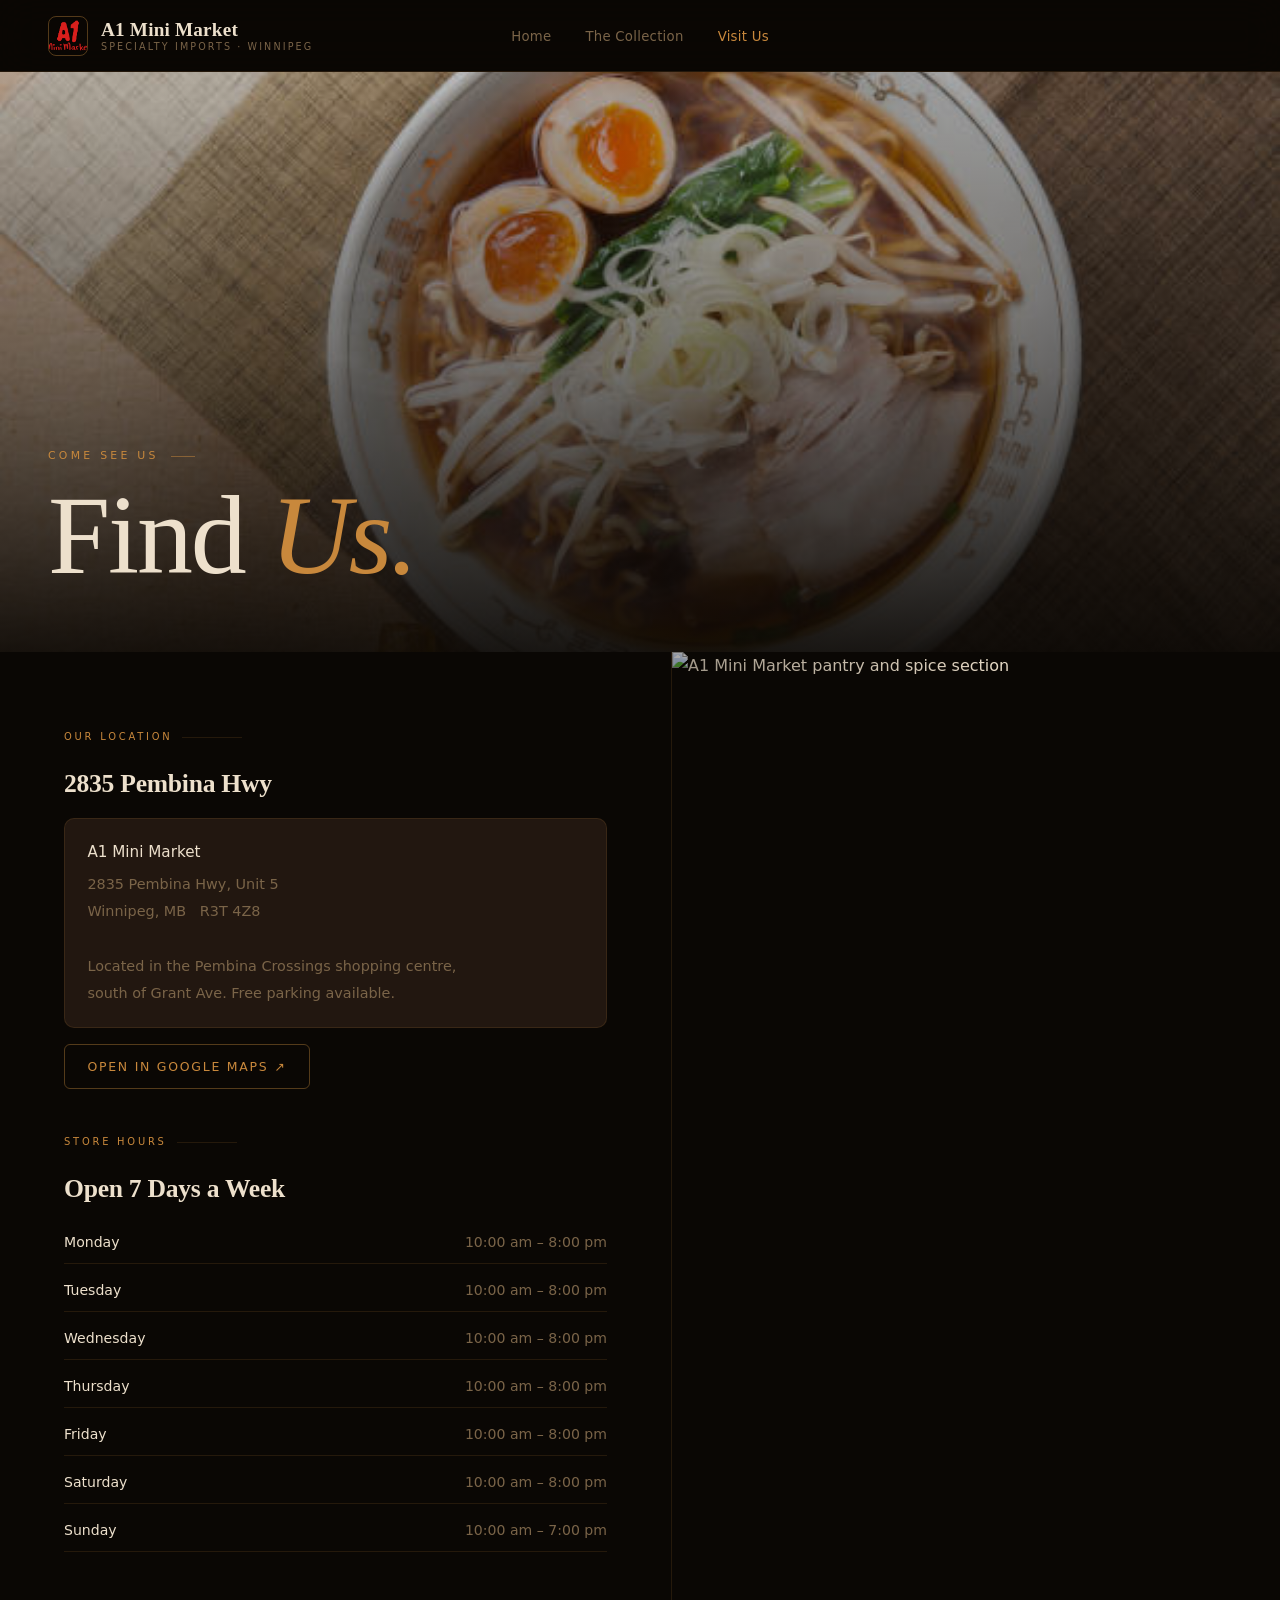
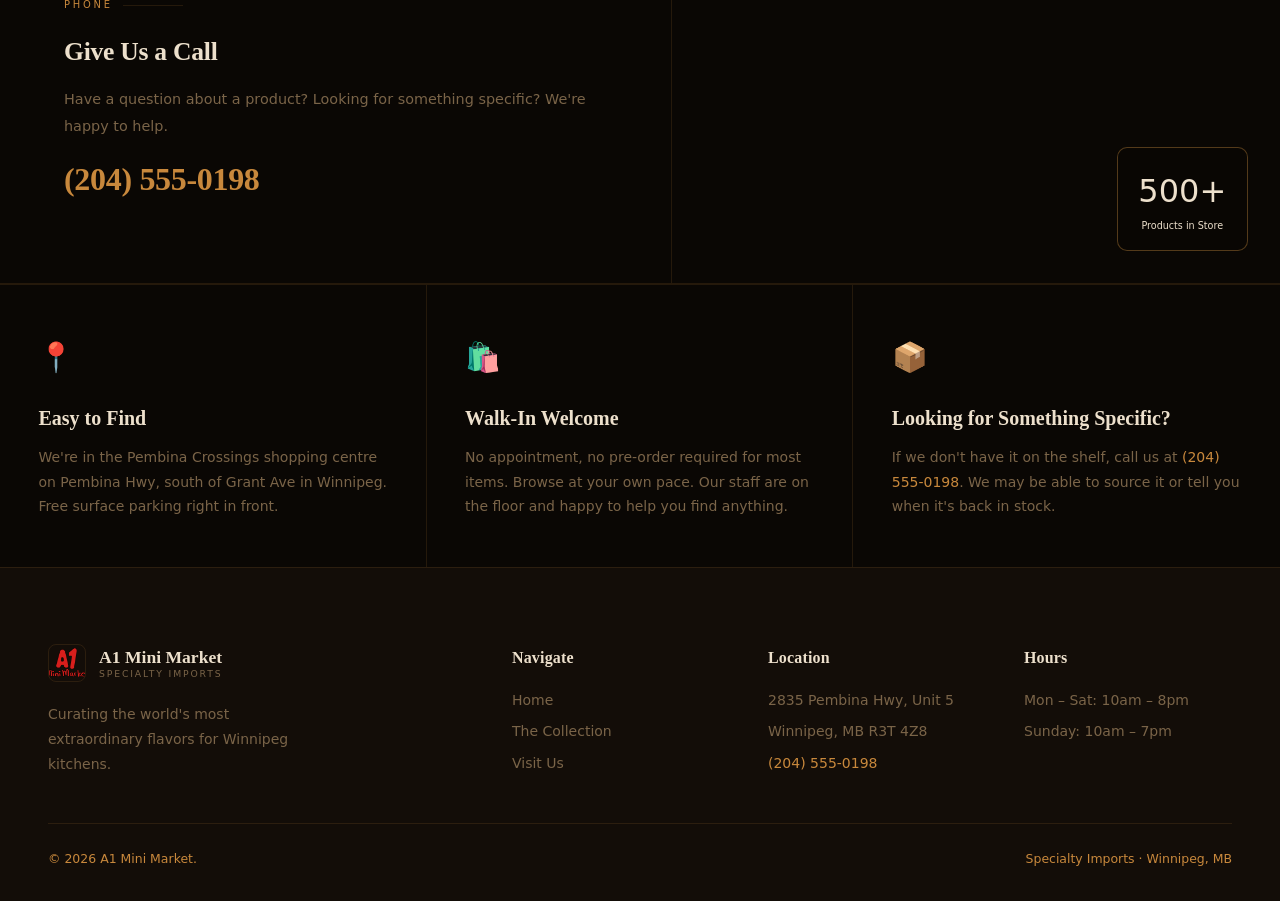
==== contact.html @ 6cb5fd75 "feat: add contact page with location, hours, and phone information" ====
<!doctype html>
<html lang="en">
  <head>
    <meta charset="UTF-8" />
    <meta name="viewport" content="width=device-width, initial-scale=1.0" />
    <title>A1 Mini Market | Visit Us — Winnipeg</title>
    <meta
      name="description"
      content="Find A1 Mini Market at 2835 Pembina Hwy, Unit 5, Winnipeg MB. Open Mon–Sat 10am–8pm and Sunday 10am–7pm. Call (204) 555-0198." />
    <link rel="stylesheet" href="styles/main.css" />
    <style>
      /* Page-specific */
      .visit-hero {
        position: relative;
        overflow: hidden;
        height: clamp(380px, 50vw, 580px);
        margin-top: var(--nav-h);
      }
      .visit-hero img {
        width: 100%;
        height: 100%;
        object-fit: cover;
        object-position: center 45%;
        animation: hero-zoom 14s ease-out forwards;
      }
      .visit-hero-overlay {
        position: absolute;
        inset: 0;
        background: linear-gradient(
          to bottom,
          rgba(10, 7, 4, 0.25) 0%,
          rgba(10, 7, 4, 0.55) 50%,
          rgba(10, 7, 4, 0.93) 100%
        );
        display: flex;
        align-items: flex-end;
        padding: 0 clamp(1.25rem, 4vw, 3rem) clamp(3rem, 5vw, 5rem);
      }
      .visit-hero-text {
        max-width: 1280px;
        width: 100%;
        margin: 0 auto;
        animation: fade-up 0.9s var(--ease) 0.2s both;
      }
      .visit-hero-text .eyebrow {
        margin-bottom: 1rem;
      }
      .visit-hero-text h1 {
        font-family: var(--ff-d);
        font-size: clamp(3rem, 9vw, 7rem);
        font-weight: 300;
        line-height: 0.95;
        letter-spacing: -0.02em;
        color: var(--text);
      }
      .visit-hero-text h1 em {
        font-style: italic;
        color: var(--gold);
      }

      /* Main content layout */
      .visit-body {
        display: grid;
        grid-template-columns: 1.05fr 0.95fr;
        gap: 0;
        border-bottom: 1px solid var(--border);
      }
      .visit-info {
        padding: clamp(3rem, 6vw, 5rem) clamp(2rem, 5vw, 4.5rem);
        border-right: 1px solid var(--border);
      }
      .visit-photo {
        position: relative;
        overflow: hidden;
        min-height: 500px;
      }
      .visit-photo img {
        position: absolute;
        inset: 0;
        width: 100%;
        height: 100%;
        object-fit: cover;
        transition: transform 0.8s var(--ease);
      }
      .visit-photo:hover img {
        transform: scale(1.04);
      }
      .visit-photo-overlay {
        position: absolute;
        inset: 0;
        background: linear-gradient(
          to right,
          rgba(10, 7, 4, 0.35) 0%,
          transparent 60%
        );
      }
      .visit-photo-badge {
        position: absolute;
        bottom: 2rem;
        right: 2rem;
        background: rgba(10, 7, 4, 0.82);
        backdrop-filter: blur(12px);
        border: 1px solid var(--border-h);
        border-radius: 10px;
        padding: 1rem 1.3rem;
        text-align: center;
      }
      .visit-photo-badge .stat-number {
        font-size: 2rem;
      }
      .visit-photo-badge .stat-label {
        font-size: 0.6rem;
      }

      /* Info sections */
      .info-section {
        margin-bottom: 2.8rem;
      }
      .info-section:last-child {
        margin-bottom: 0;
      }
      .info-section-label {
        font-size: 0.62rem;
        letter-spacing: 0.28em;
        text-transform: uppercase;
        color: var(--gold);
        font-weight: 500;
        margin-bottom: 1rem;
        display: flex;
        align-items: center;
        gap: 10px;
      }
      .info-section-label::after {
        content: "";
        display: block;
        flex: 1;
        height: 1px;
        background: var(--border);
        max-width: 60px;
      }
      .info-section h2 {
        font-family: var(--ff-d);
        font-size: 1.6rem;
        font-weight: 600;
        color: var(--text);
        margin-bottom: 0.8rem;
        letter-spacing: -0.01em;
      }
      .info-section p {
        font-size: 0.9rem;
        color: var(--text-dim);
        line-height: 1.85;
      }
      .info-section a {
        color: var(--gold);
        transition: opacity 0.2s;
      }
      .info-section a:hover {
        opacity: 0.75;
      }
      .info-section strong {
        color: var(--text);
        font-weight: 500;
      }

      .address-block {
        background: var(--surface);
        border: 1px solid var(--border);
        border-radius: 10px;
        padding: 1.2rem 1.4rem;
        font-size: 0.9rem;
        color: var(--text-dim);
        line-height: 1.9;
        margin-top: 0.8rem;
      }
      .address-block strong {
        display: block;
        color: var(--text);
        font-size: 0.95rem;
        margin-bottom: 0.25rem;
      }

      .map-link-btn {
        display: inline-flex;
        align-items: center;
        gap: 8px;
        margin-top: 1rem;
        padding: 0.68rem 1.4rem;
        border-radius: 6px;
        border: 1px solid var(--border-h);
        font-size: 0.78rem;
        letter-spacing: 0.14em;
        text-transform: uppercase;
        color: var(--gold);
        font-weight: 500;
        transition:
          background 0.2s,
          border-color 0.2s;
      }
      .map-link-btn:hover {
        background: var(--border);
        border-color: var(--gold);
      }

      .phone-display {
        display: flex;
        align-items: center;
        gap: 1rem;
        margin-top: 0.8rem;
      }
      .phone-display a {
        font-family: var(--ff-d);
        font-size: 2rem;
        font-weight: 600;
        color: var(--gold);
        letter-spacing: -0.01em;
        transition: opacity 0.2s;
      }
      .phone-display a:hover {
        opacity: 0.75;
      }

      /* Hours with today highlight */
      .hours-grid {
        display: grid;
        grid-template-columns: 1fr 1fr;
        gap: 0.4rem 0;
        margin-top: 0.8rem;
      }
      .hours-row {
        display: contents;
      }
      .hours-day,
      .hours-time {
        padding: 0.52rem 0;
        font-size: 0.88rem;
        border-bottom: 1px solid var(--border);
      }
      .hours-day {
        color: var(--text);
        font-weight: 500;
      }
      .hours-time {
        color: var(--text-dim);
        text-align: right;
      }
      .hours-row.today .hours-day,
      .hours-row.today .hours-time {
        color: var(--gold);
      }
      .hours-row.today .hours-day::after {
        content: " ← Today";
        font-size: 0.62rem;
        letter-spacing: 0.1em;
        text-transform: uppercase;
        color: var(--text-dim);
        font-weight: 400;
        margin-left: 6px;
      }

      /* Bottom 3 cards */
      .bottom-cards {
        display: grid;
        grid-template-columns: repeat(3, 1fr);
        gap: 0;
        border-top: 1px solid var(--border);
      }
      .bcard {
        padding: clamp(2rem, 4vw, 3rem) clamp(1.5rem, 3vw, 2.5rem);
        border-right: 1px solid var(--border);
        transition: background 0.25s;
      }
      .bcard:last-child {
        border-right: none;
      }
      .bcard:hover {
        background: var(--surface);
      }
      .bcard-icon {
        font-size: 1.8rem;
        margin-bottom: 1.2rem;
        display: block;
      }
      .bcard h3 {
        font-family: var(--ff-d);
        font-size: 1.25rem;
        font-weight: 600;
        color: var(--text);
        margin-bottom: 0.6rem;
      }
      .bcard p {
        font-size: 0.875rem;
        color: var(--text-dim);
        line-height: 1.75;
      }
      .bcard a {
        color: var(--gold);
      }

      @media (max-width: 900px) {
        .visit-body {
          grid-template-columns: 1fr;
        }
        .visit-photo {
          min-height: 300px;
        }
        .visit-info {
          border-right: none;
          border-bottom: 1px solid var(--border);
        }
        .bottom-cards {
          grid-template-columns: 1fr;
        }
        .bcard {
          border-right: none;
          border-bottom: 1px solid var(--border);
        }
        .bcard:last-child {
          border-bottom: none;
        }
        .hours-grid {
          grid-template-columns: 1fr 1fr;
        }
      }
    </style>
  </head>
  <body>
    <!-- ======================== NAV ======================== -->
    <nav class="nav" role="navigation" aria-label="Main navigation">
      <div class="nav-inner">
        <a href="index.html" class="logo" aria-label="A1 Mini Market — Home">
          <div class="logo-mark">
            <img src="images/A1-logo.jpg" alt="A1 Mini Market logo" />
          </div>
          <div class="logo-text">
            A1 Mini Market
            <small>Specialty Imports · Winnipeg</small>
          </div>
        </a>
        <ul class="nav-links" role="list">
          <li><a href="index.html">Home</a></li>
          <li><a href="departments.html">The Collection</a></li>
          <li><a href="contact.html" class="active">Visit Us</a></li>
        </ul>
        <div class="nav-actions">
          <button
            class="icon-btn hamburger"
            id="menu-btn"
            aria-label="Open menu">
            ☰
          </button>
        </div>
      </div>
    </nav>

    <div
      class="mobile-menu"
      id="mobile-menu"
      role="dialog"
      aria-label="Mobile navigation">
      <button class="close-btn" id="close-menu" aria-label="Close menu">
        ✕
      </button>
      <a href="index.html">Home</a>
      <a href="departments.html">The Collection</a>
      <a href="contact.html" class="active">Visit Us</a>
    </div>

    <!-- ======================== HERO ======================== -->
    <div class="visit-hero">
      <img
        src="images/asian-aisle.jpg"
        alt="Inside A1 Mini Market — Asian specialty aisle" />
      <div class="visit-hero-overlay">
        <div class="visit-hero-text">
          <div class="eyebrow left">Come See Us</div>
          <h1>Find <em>Us.</em></h1>
        </div>
      </div>
    </div>

    <!-- ======================== MAIN BODY ======================== -->
    <div class="visit-body">
      <!-- Info column -->
      <div class="visit-info reveal">
        <div class="info-section">
          <div class="info-section-label">Our Location</div>
          <h2>2835 Pembina Hwy</h2>
          <div class="address-block">
            <strong>A1 Mini Market</strong>
            2835 Pembina Hwy, Unit 5<br />
            Winnipeg, MB &nbsp; R3T 4Z8<br />
            <br />
            Located in the Pembina Crossings shopping centre,<br />south of
            Grant Ave. Free parking available.
          </div>
          <a
            class="map-link-btn"
            href="https://maps.google.com/?q=2835+Pembina+Hwy+Unit+5+Winnipeg+MB"
            target="_blank"
            rel="noopener noreferrer">
            Open in Google Maps ↗
          </a>
        </div>

        <div class="info-section">
          <div class="info-section-label">Store Hours</div>
          <h2>Open 7 Days a Week</h2>
          <div class="hours-grid" role="table" aria-label="Store hours">
            <div class="hours-row" role="row">
              <span class="hours-day" role="cell">Monday</span>
              <span class="hours-time" role="cell">10:00 am – 8:00 pm</span>
            </div>
            <div class="hours-row" role="row">
              <span class="hours-day" role="cell">Tuesday</span>
              <span class="hours-time" role="cell">10:00 am – 8:00 pm</span>
            </div>
            <div class="hours-row" role="row">
              <span class="hours-day" role="cell">Wednesday</span>
              <span class="hours-time" role="cell">10:00 am – 8:00 pm</span>
            </div>
            <div class="hours-row" role="row">
              <span class="hours-day" role="cell">Thursday</span>
              <span class="hours-time" role="cell">10:00 am – 8:00 pm</span>
            </div>
            <div class="hours-row" role="row">
              <span class="hours-day" role="cell">Friday</span>
              <span class="hours-time" role="cell">10:00 am – 8:00 pm</span>
            </div>
            <div class="hours-row" role="row">
              <span class="hours-day" role="cell">Saturday</span>
              <span class="hours-time" role="cell">10:00 am – 8:00 pm</span>
            </div>
            <div class="hours-row" role="row">
              <span class="hours-day" role="cell">Sunday</span>
              <span class="hours-time" role="cell">10:00 am – 7:00 pm</span>
            </div>
          </div>
        </div>

        <div class="info-section">
          <div class="info-section-label">Phone</div>
          <h2>Give Us a Call</h2>
          <p>
            Have a question about a product? Looking for something specific?
            We're happy to help.
          </p>
          <div class="phone-display">
            <a href="tel:2045550198" aria-label="Call A1 Mini Market"
              >(204) 555-0198</a
            >
          </div>
        </div>
      </div>

      <!-- Photo column -->
      <div class="visit-photo reveal reveal-d2">
        <img
          src="images/pantry.jpg"
          alt="A1 Mini Market pantry and spice section" />
        <div class="visit-photo-overlay"></div>
        <div class="visit-photo-badge">
          <div class="stat-number">500+</div>
          <div class="stat-label">Products in Store</div>
        </div>
      </div>
    </div>

    <!-- ======================== BOTTOM CARDS ======================== -->
    <div class="bottom-cards">
      <div class="bcard reveal">
        <span class="bcard-icon" aria-hidden="true">📍</span>
        <h3>Easy to Find</h3>
        <p>
          We're in the Pembina Crossings shopping centre on Pembina Hwy, south
          of Grant Ave in Winnipeg. Free surface parking right in front.
        </p>
      </div>

      <div class="bcard reveal reveal-d2">
        <span class="bcard-icon" aria-hidden="true">🛍️</span>
        <h3>Walk-In Welcome</h3>
        <p>
          No appointment, no pre-order required for most items. Browse at your
          own pace. Our staff are on the floor and happy to help you find
          anything.
        </p>
      </div>

      <div class="bcard reveal reveal-d3">
        <span class="bcard-icon" aria-hidden="true">📦</span>
        <h3>Looking for Something Specific?</h3>
        <p>
          If we don't have it on the shelf, call us at
          <a href="tel:2045550198">(204) 555-0198</a>. We may be able to source
          it or tell you when it's back in stock.
        </p>
      </div>
    </div>

    <!-- ======================== FOOTER ======================== -->
    <footer>
      <div class="footer-grid">
        <div class="footer-brand">
          <div class="footer-logo">
            <div class="footer-logo-mark">
              <img src="images/A1-logo.jpg" alt="A1 Mini Market" />
            </div>
            <div class="footer-logo-text">
              A1 Mini Market<small>Specialty Imports</small>
            </div>
          </div>
          <p>
            Curating the world's most extraordinary flavors for Winnipeg
            kitchens.
          </p>
        </div>
        <div class="footer-col">
          <h4>Navigate</h4>
          <ul>
            <li><a href="index.html">Home</a></li>
            <li><a href="departments.html">The Collection</a></li>
            <li><a href="contact.html">Visit Us</a></li>
          </ul>
        </div>
        <div class="footer-col">
          <h4>Location</h4>
          <ul>
            <li>2835 Pembina Hwy, Unit 5</li>
            <li>Winnipeg, MB R3T 4Z8</li>
            <li>
              <a href="tel:2045550198" style="color: var(--gold)"
                >(204) 555-0198</a
              >
            </li>
          </ul>
        </div>
        <div class="footer-col">
          <h4>Hours</h4>
          <ul>
            <li>Mon – Sat: 10am – 8pm</li>
            <li>Sunday: 10am – 7pm</li>
          </ul>
        </div>
      </div>
      <hr class="footer-divider" />
      <div class="footer-bottom">
        <span>© 2026 A1 Mini Market.</span>
        <span>Specialty Imports · Winnipeg, MB</span>
      </div>
    </footer>

    <script src="script/script.js"></script>
  </body>
</html>
---- styles/main.css ----
:root {
  --bg: #0a0704;
  --bg2: #130d08;
  --bg3: #1c140c;
  --surface: #221710;
  --surface2: #2e1f14;
  --border: rgba(194, 138, 60, 0.14);
  --border-h: rgba(194, 138, 60, 0.4);
  --gold: #c8883c;
  --gold-lt: #dfaa5a;
  --gold-glow: rgba(200, 136, 60, 0.22);
  --text: #ede0cc;
  --text-dim: #7a6448;
  --text-muted: #4a3c2c;
  --red: #b03020;
  --nav-h: 72px;
  --ff-d: "Cormorant Garamond", "Georgia", serif;
  --ff-b: "DM Sans", system-ui, sans-serif;
  --ease: cubic-bezier(0.16, 1, 0.3, 1);
  --ease-in: cubic-bezier(0.4, 0, 1, 1);
}
*,
*::before,
*::after {
  box-sizing: border-box;
  margin: 0;
  padding: 0;
}
html {
  scroll-behavior: smooth;
  overflow-x: hidden;
}
body {
  font-family: var(--ff-b);
  background: var(--bg);
  color: var(--text);
  font-size: 16px;
  line-height: 1.7;
  overflow-x: hidden;
  max-width: 100%;
  -webkit-font-smoothing: antialiased;
}
img {
  display: block;
  max-width: 100%;
}
a {
  color: inherit;
  text-decoration: none;
}
button {
  cursor: pointer;
  font-family: var(--ff-b);
}

/* Grain texture */
body::after {
  content: "";
  position: fixed;
  inset: 0;
  pointer-events: none;
  z-index: 999;
  opacity: 0.028;
  background-size: 256px;
}

.nav {
  position: fixed;
  top: 0;
  left: 0;
  right: 0;
  height: var(--nav-h);
  z-index: 200;
  display: flex;
  align-items: center;
  padding: 0 clamp(1.25rem, 4vw, 3rem);
  background: rgba(10, 7, 4, 0.82);
  backdrop-filter: blur(20px) saturate(1.6);
  border-bottom: 1px solid var(--border);
  transition: background 0.3s;
}
.nav-inner {
  display: flex;
  align-items: center;
  justify-content: space-between;
  width: 100%;
  max-width: 1320px;
  margin: 0 auto;
  position: relative;
}

.nav-links {
  position: absolute;
  left: 50%;
  transform: translateX(-50%);
  display: flex;
  align-items: center;
  gap: 2px;
  list-style: none;
}

/* Logo */
.logo {
  display: flex;
  align-items: center;
  gap: 13px;
  text-decoration: none;
  color: inherit;
}
.logo-mark {
  position: relative;
  width: 40px;
  height: 40px;
  flex-shrink: 0;
}
.logo-mark img {
  width: 40px;
  height: 40px;
  border-radius: 8px;
  object-fit: cover;
  border: 1px solid var(--border-h);
}
.logo-text {
  font-family: var(--ff-d);
  font-size: 1.2rem;
  font-weight: 600;
  letter-spacing: 0.01em;
  color: var(--text);
  line-height: 1.2;
}
.logo-text small {
  display: block;
  font-family: var(--ff-b);
  font-size: 0.6rem;
  font-weight: 400;
  letter-spacing: 0.22em;
  text-transform: uppercase;
  color: var(--text-dim);
}

/* Nav links */
.nav-links {
  display: flex;
  align-items: center;
  gap: 2px;
  list-style: none;
}
.nav-links a {
  padding: 0.45rem 1rem;
  border-radius: 6px;
  font-size: 0.83rem;
  font-weight: 500;
  letter-spacing: 0.02em;
  color: var(--text-dim);
  transition:
    color 0.2s,
    background 0.2s;
}
.nav-links a:hover {
  color: var(--text);
  background: var(--border);
}
.nav-links a.active {
  color: var(--gold);
}
.nav-actions {
  display: flex;
  align-items: center;
  gap: 8px;
}
.icon-btn {
  width: 36px;
  height: 36px;
  border-radius: 8px;
  background: transparent;
  border: 1px solid var(--border);
  color: var(--text-dim);
  font-size: 1rem;
  display: flex;
  align-items: center;
  justify-content: center;
  transition:
    background 0.2s,
    color 0.2s,
    border-color 0.2s;
}
.icon-btn:hover {
  background: var(--border-h);
  color: var(--gold);
  border-color: var(--border-h);
}

/* Mobile menu */
.mobile-menu {
  display: none;
  position: fixed;
  inset: 0;
  z-index: 150;
  background: rgba(10, 7, 4, 0.97);
  flex-direction: column;
  align-items: center;
  justify-content: center;
  gap: 2rem;
}
.mobile-menu.open {
  display: flex;
}
.mobile-menu a {
  font-family: var(--ff-d);
  font-size: 2.5rem;
  font-weight: 300;
  color: var(--text);
  letter-spacing: 0.02em;
  transition: color 0.2s;
}
.mobile-menu a:hover,
.mobile-menu a.active {
  color: var(--gold);
}
.mobile-menu .close-btn {
  position: absolute;
  top: 1.5rem;
  right: 1.5rem;
  background: none;
  border: none;
  color: var(--text-dim);
  font-size: 1.6rem;
  cursor: pointer;
}

@media (max-width: 768px) {
  .nav-links {
    display: none;
  }
  .hamburger {
    display: flex !important;
  }
}
.hamburger {
  display: none;
}

.eyebrow {
  display: inline-flex;
  align-items: center;
  gap: 12px;
  font-family: var(--ff-b);
  font-size: 0.68rem;
  letter-spacing: 0.3em;
  text-transform: uppercase;
  color: var(--gold);
  font-weight: 500;
}
.eyebrow::before,
.eyebrow::after {
  content: "";
  display: block;
  height: 1px;
  width: 24px;
  background: var(--gold);
  opacity: 0.5;
}
.eyebrow.left::before {
  display: none;
}
.eyebrow.left {
  justify-content: flex-start;
}

.display-title {
  font-family: var(--ff-d);
  font-size: clamp(3rem, 8vw, 6.5rem);
  font-weight: 300;
  line-height: 1;
  letter-spacing: -0.015em;
  color: var(--text);
}
.display-title strong {
  font-weight: 700;
}
.display-title em {
  font-style: italic;
  color: var(--gold);
}

.section-title {
  font-family: var(--ff-d);
  font-size: clamp(2.2rem, 5vw, 3.8rem);
  font-weight: 600;
  line-height: 1.05;
  letter-spacing: -0.015em;
  color: var(--text);
}
.section-title em {
  font-style: italic;
  color: var(--gold);
  font-weight: 300;
}

.body-lg {
  font-size: 1.05rem;
  line-height: 1.85;
  color: var(--text-dim);
}
.body-sm {
  font-size: 0.875rem;
  line-height: 1.75;
  color: var(--text-dim);
}
.wrap {
  max-width: 1280px;
  margin: 0 auto;
  padding-inline: clamp(1.25rem, 4vw, 3rem);
}
.wrap-narrow {
  max-width: 860px;
  margin: 0 auto;
  padding-inline: clamp(1.25rem, 4vw, 3rem);
}

.section {
  padding: clamp(4rem, 8vw, 7rem) clamp(1.25rem, 4vw, 3rem);
}
.section-inner {
  max-width: 1280px;
  margin: 0 auto;
}
.wrap {
  max-width: 1280px;
  margin: 0 auto;
  padding-inline: clamp(1.25rem, 4vw, 3rem);
}
.wrap-narrow {
  max-width: 860px;
  margin: 0 auto;
  padding-inline: clamp(1.25rem, 4vw, 3rem);
}

.section {
  padding: clamp(4rem, 8vw, 7rem) clamp(1.25rem, 4vw, 3rem);
}
.section-inner {
  max-width: 1280px;
  margin: 0 auto;
}
footer {
  background: var(--bg2);
  border-top: 1px solid var(--border);
  padding: clamp(3.5rem, 6vw, 5rem) clamp(1.25rem, 4vw, 3rem) 2rem;
}
.footer-grid {
  display: grid;
  grid-template-columns: 2fr 1fr 1fr 1fr;
  gap: 3rem;
  max-width: 1280px;
  margin: 0 auto;
}

.footer-logo {
  display: flex;
  align-items: center;
  gap: 13px;
  margin-bottom: 1.2rem;
}
.footer-logo-mark {
  width: 38px;
  height: 38px;
  border-radius: 8px;
  overflow: hidden;
  border: 1px solid var(--border);
  flex-shrink: 0;
}
.footer-logo-mark img {
  width: 100%;
  height: 100%;
  object-fit: cover;
}
.footer-logo-text {
  font-family: var(--ff-d);
  font-size: 1.1rem;
  font-weight: 600;
  color: var(--text);
  line-height: 1.2;
}
.footer-logo-text small {
  display: block;
  font-family: var(--ff-b);
  font-size: 0.58rem;
  font-weight: 400;
  letter-spacing: 0.2em;
  text-transform: uppercase;
  color: var(--text-dim);
}
.footer-brand > p {
  font-size: 0.875rem;
  color: var(--text-dim);
  line-height: 1.8;
  max-width: 270px;
}
.footer-col h4 {
  font-family: var(--ff-d);
  font-size: 1rem;
  font-weight: 600;
  color: var(--text);
  margin-bottom: 1.1rem;
  letter-spacing: 0.01em;
}
.footer-col ul {
  list-style: none;
}
.footer-col ul li {
  font-size: 0.875rem;
  color: var(--text-dim);
  margin-bottom: 0.55rem;
  line-height: 1.6;
}
.footer-col ul li a {
  transition: color 0.2s;
}
.footer-col ul li a:hover {
  color: var(--gold);
}
.footer-divider {
  border: none;
  border-top: 1px solid var(--border);
  margin: 2.5rem auto 1.5rem;
  max-width: 1280px;
}
.footer-bottom {
  display: flex;
  align-items: center;
  justify-content: space-between;
  flex-wrap: wrap;
  gap: 0.75rem;
  max-width: 1280px;
  margin: 0 auto;
  font-size: 0.78rem;
  color: var(--text-muted);
}
.footer-bottom span {
  color: var(--gold);
}

/* Images and media should never exceed their container */
img,
video,
iframe,
svg {
  max-width: 100%;
}

/* Reveal animation — disable on mobile to avoid invisible content */
@media (max-width: 768px) {
  .reveal {
    opacity: 1 !important;
    transform: none !important;
  }
}

/* --- Layout & Spacing --- */
@media (max-width: 768px) {
  .section {
    padding: clamp(2.5rem, 6vw, 4rem) clamp(1rem, 4vw, 1.5rem);
  }
}

/* --- Hero --- */
@media (max-width: 768px) {
  .hero-content {
    padding: 0 1.25rem clamp(2rem, 8vw, 3rem);
  }
  .hero-ctas {
    flex-direction: column;
    gap: 0.75rem;
  }
  .hero-ctas .btn {
    width: 100%;
    justify-content: center;
  }
  .hero-scroll {
    display: none;
  }
}

/* --- Cards grid (home page) --- */
@media (max-width: 768px) {
  .cards-grid {
    grid-template-columns: 1fr;
    gap: 1rem;
  }
  .dept-card-img {
    height: 200px;
  }
}

/* --- Feature split (home page) --- */
@media (max-width: 768px) {
  .feature {
    grid-template-columns: 1fr;
  }
  .feature.flip {
    direction: ltr;
  }
  .feature-media {
    min-height: 260px;
  }
  .feature-body {
    padding: 2rem 1.25rem;
  }
  .feature-body .section-title,
  .feature-body p {
    max-width: 100%;
  }
}

/* --- Departments page: aisle grid --- */
@media (max-width: 768px) {
  .aisle-grid {
    grid-template-columns: 1fr !important;
    gap: 1rem;
  }
  .aisle-card.large {
    grid-column: span 1 !important;
    aspect-ratio: 4 / 3;
  }
  .aisle-card.large .aisle-card-body {
    padding: 1.5rem 1.25rem;
  }
  .aisle-card.large .aisle-card-body h2 {
    font-size: 1.7rem;
  }
  .aisle-card-body h2 {
    font-size: 1.45rem;
  }
}

/* --- Departments page: intro split --- */
@media (max-width: 768px) {
  .intro-split {
    grid-template-columns: 1fr !important;
  }
  .intro-image {
    min-height: 240px;
    order: -1;
  }
  .intro-text {
    padding: 2rem 1.25rem;
  }
}

/* --- Departments page: section divider --- */
@media (max-width: 768px) {
  .section-divider {
    padding: 2rem 1rem 0;
  }
}

/* --- Departments page: showcase caption --- */
@media (max-width: 768px) {
  .showcase-caption h2 {
    font-size: clamp(1.6rem, 6vw, 2.2rem);
  }
  .showcase-caption p {
    font-size: 0.875rem;
  }
}

/* --- Footer --- */
@media (max-width: 768px) {
  .footer-grid {
    grid-template-columns: 1fr 1fr;
    gap: 2rem;
  }
  .footer-brand {
    grid-column: span 2;
  }
}

@media (max-width: 480px) {
  .footer-grid {
    grid-template-columns: 1fr;
    gap: 1.75rem;
  }
  .footer-brand {
    grid-column: span 1;
  }
  .footer-bottom {
    flex-direction: column;
    text-align: center;
    gap: 0.4rem;
  }
}
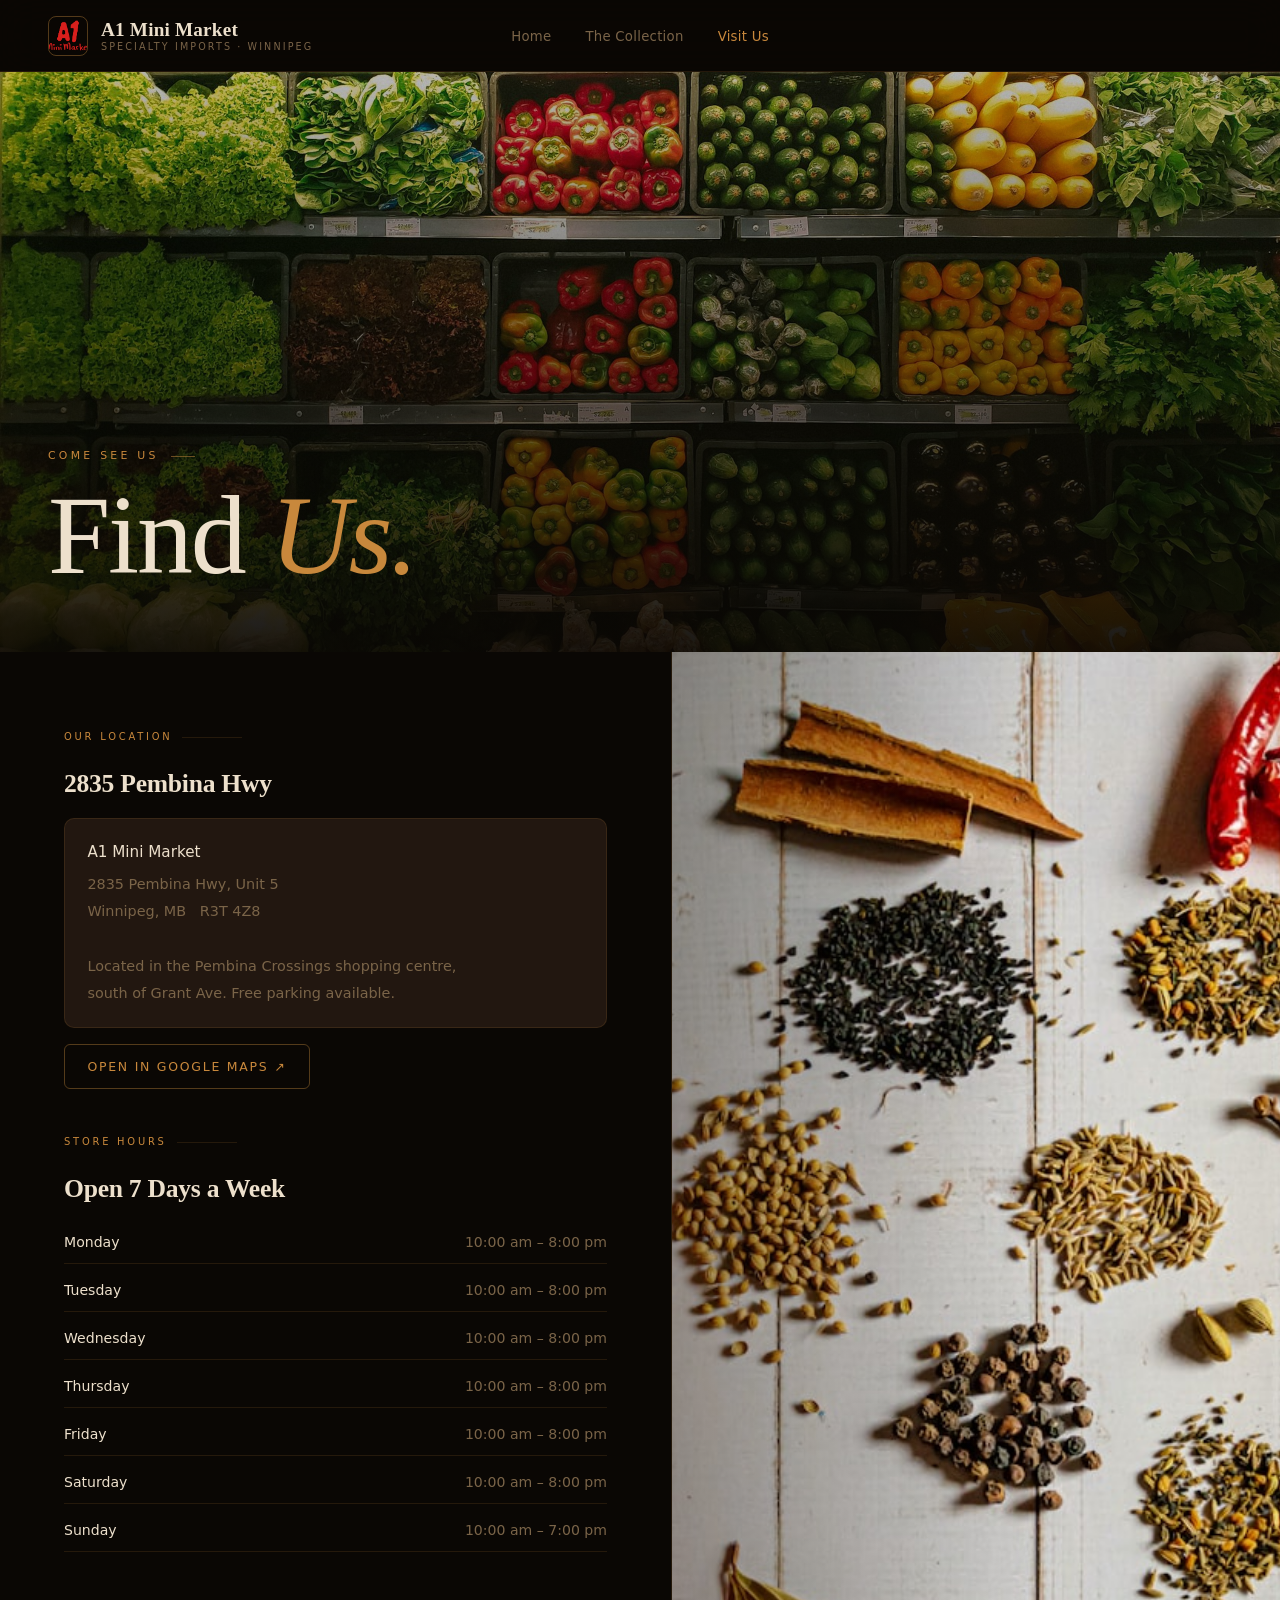
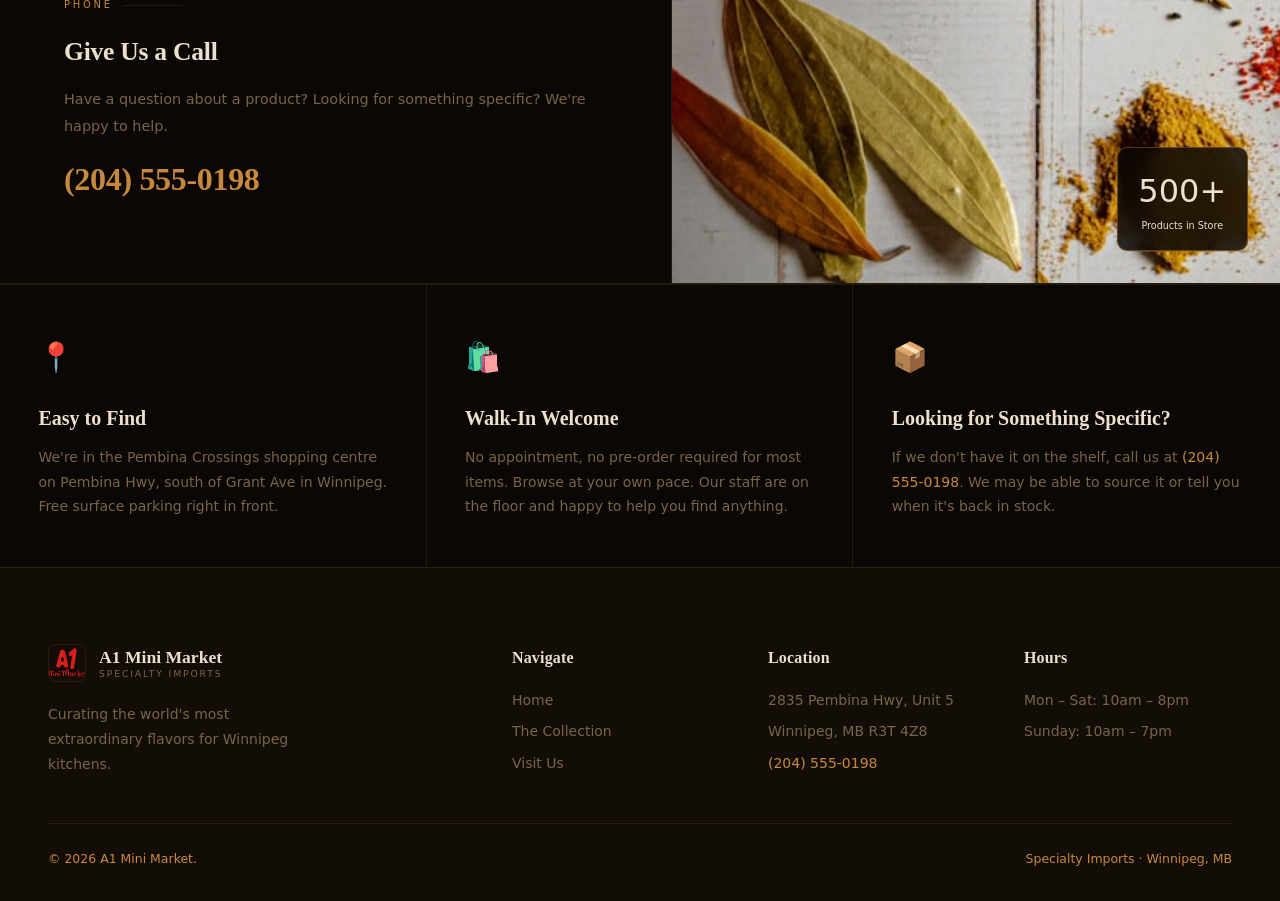
==== commit 42e1fa24: "refactor: update symbols to HTML entities and update hero and photo source paths in contact.html" ====
--- a/contact.html
+++ b/contact.html
@@ -334,7 +334,7 @@
           </div>
           <div class="logo-text">
             A1 Mini Market
-            <small>Specialty Imports · Winnipeg</small>
+            <small>Specialty Imports &#183; Winnipeg</small>
           </div>
         </a>
         <ul class="nav-links" role="list">
@@ -347,7 +347,7 @@
             class="icon-btn hamburger"
             id="menu-btn"
             aria-label="Open menu">
-            ☰
+            &#9776;
           </button>
         </div>
       </div>
@@ -359,7 +359,7 @@
       role="dialog"
       aria-label="Mobile navigation">
       <button class="close-btn" id="close-menu" aria-label="Close menu">
-        ✕
+        &#10005;
       </button>
       <a href="index.html">Home</a>
       <a href="departments.html">The Collection</a>
@@ -369,8 +369,8 @@
     <!-- ======================== HERO ======================== -->
     <div class="visit-hero">
       <img
-        src="images/asian-aisle.jpg"
-        alt="Inside A1 Mini Market — Asian specialty aisle" />
+        src="images/showcase-market.jpg"
+        alt="Inside A1 Mini Market &#8212; Asian specialty aisle" />
       <div class="visit-hero-overlay">
         <div class="visit-hero-text">
           <div class="eyebrow left">Come See Us</div>
@@ -409,31 +409,31 @@
           <div class="hours-grid" role="table" aria-label="Store hours">
             <div class="hours-row" role="row">
               <span class="hours-day" role="cell">Monday</span>
-              <span class="hours-time" role="cell">10:00 am – 8:00 pm</span>
+              <span class="hours-time" role="cell">10:00 am &#8211; 8:00 pm</span>
             </div>
             <div class="hours-row" role="row">
               <span class="hours-day" role="cell">Tuesday</span>
-              <span class="hours-time" role="cell">10:00 am – 8:00 pm</span>
+              <span class="hours-time" role="cell">10:00 am &#8211; 8:00 pm</span>
             </div>
             <div class="hours-row" role="row">
               <span class="hours-day" role="cell">Wednesday</span>
-              <span class="hours-time" role="cell">10:00 am – 8:00 pm</span>
+              <span class="hours-time" role="cell">10:00 am &#8211; 8:00 pm</span>
             </div>
             <div class="hours-row" role="row">
               <span class="hours-day" role="cell">Thursday</span>
-              <span class="hours-time" role="cell">10:00 am – 8:00 pm</span>
+              <span class="hours-time" role="cell">10:00 am &#8211; 8:00 pm</span>
             </div>
             <div class="hours-row" role="row">
               <span class="hours-day" role="cell">Friday</span>
-              <span class="hours-time" role="cell">10:00 am – 8:00 pm</span>
+              <span class="hours-time" role="cell">10:00 am &#8211; 8:00 pm</span>
             </div>
             <div class="hours-row" role="row">
               <span class="hours-day" role="cell">Saturday</span>
-              <span class="hours-time" role="cell">10:00 am – 8:00 pm</span>
+              <span class="hours-time" role="cell">10:00 am &#8211; 8:00 pm</span>
             </div>
             <div class="hours-row" role="row">
               <span class="hours-day" role="cell">Sunday</span>
-              <span class="hours-time" role="cell">10:00 am – 7:00 pm</span>
+              <span class="hours-time" role="cell">10:00 am &#8211; 7:00 pm</span>
             </div>
           </div>
         </div>
@@ -456,7 +456,7 @@
       <!-- Photo column -->
       <div class="visit-photo reveal reveal-d2">
         <img
-          src="images/pantry.jpg"
+          src="images/spice-collection.jpg"
           alt="A1 Mini Market pantry and spice section" />
         <div class="visit-photo-overlay"></div>
         <div class="visit-photo-badge">
@@ -469,7 +469,7 @@
     <!-- ======================== BOTTOM CARDS ======================== -->
     <div class="bottom-cards">
       <div class="bcard reveal">
-        <span class="bcard-icon" aria-hidden="true">📍</span>
+        <span class="bcard-icon" aria-hidden="true">&#128205;</span>
         <h3>Easy to Find</h3>
         <p>
           We're in the Pembina Crossings shopping centre on Pembina Hwy, south
@@ -478,7 +478,7 @@
       </div>
 
       <div class="bcard reveal reveal-d2">
-        <span class="bcard-icon" aria-hidden="true">🛍️</span>
+        <span class="bcard-icon" aria-hidden="true">&#128717;&#65039;</span>
         <h3>Walk-In Welcome</h3>
         <p>
           No appointment, no pre-order required for most items. Browse at your
@@ -488,7 +488,7 @@
       </div>
 
       <div class="bcard reveal reveal-d3">
-        <span class="bcard-icon" aria-hidden="true">📦</span>
+        <span class="bcard-icon" aria-hidden="true">&#128230;</span>
         <h3>Looking for Something Specific?</h3>
         <p>
           If we don't have it on the shelf, call us at
@@ -538,15 +538,15 @@
         <div class="footer-col">
           <h4>Hours</h4>
           <ul>
-            <li>Mon – Sat: 10am – 8pm</li>
-            <li>Sunday: 10am – 7pm</li>
+            <li>Mon &#8211; Sat: 10am &#8211; 8pm</li>
+            <li>Sunday: 10am &#8211; 7pm</li>
           </ul>
         </div>
       </div>
       <hr class="footer-divider" />
       <div class="footer-bottom">
-        <span>© 2026 A1 Mini Market.</span>
-        <span>Specialty Imports · Winnipeg, MB</span>
+        <span>&#169; 2026 A1 Mini Market.</span>
+        <span>Specialty Imports &#183; Winnipeg, MB</span>
       </div>
     </footer>
 
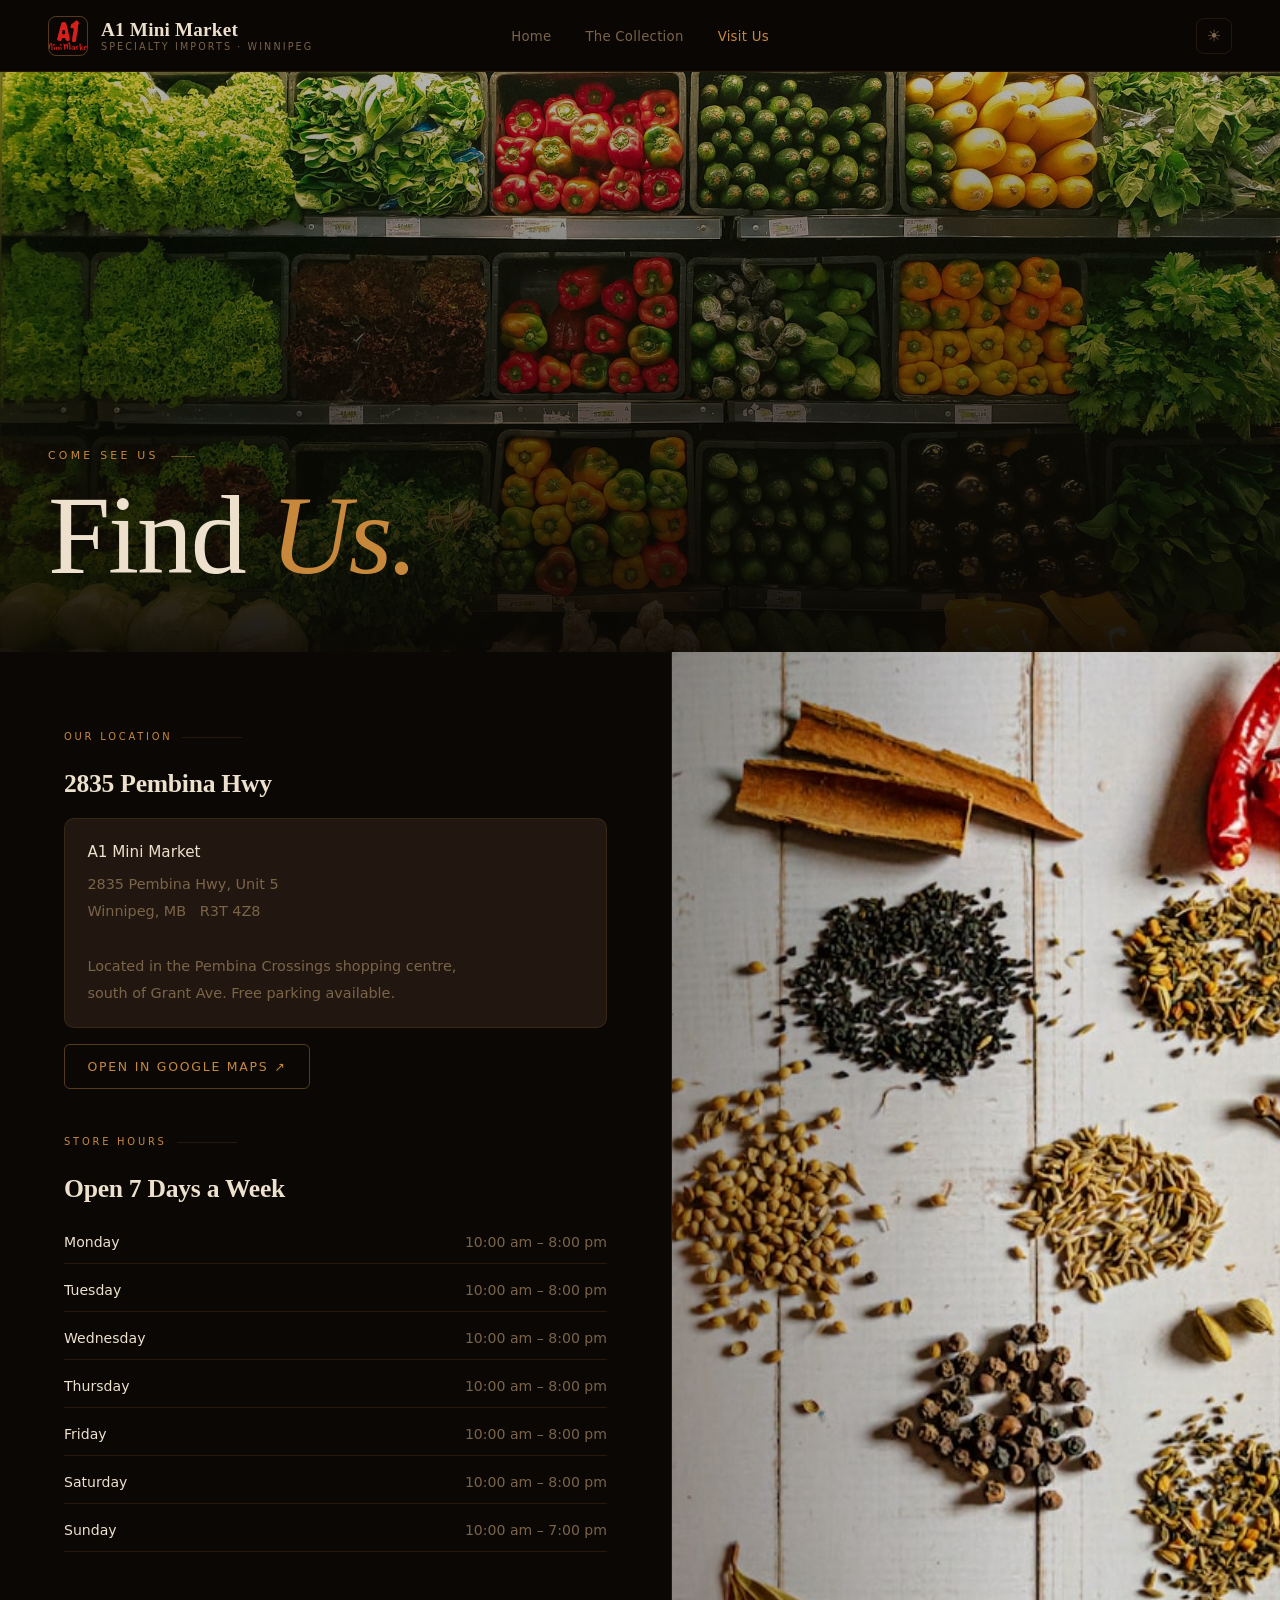
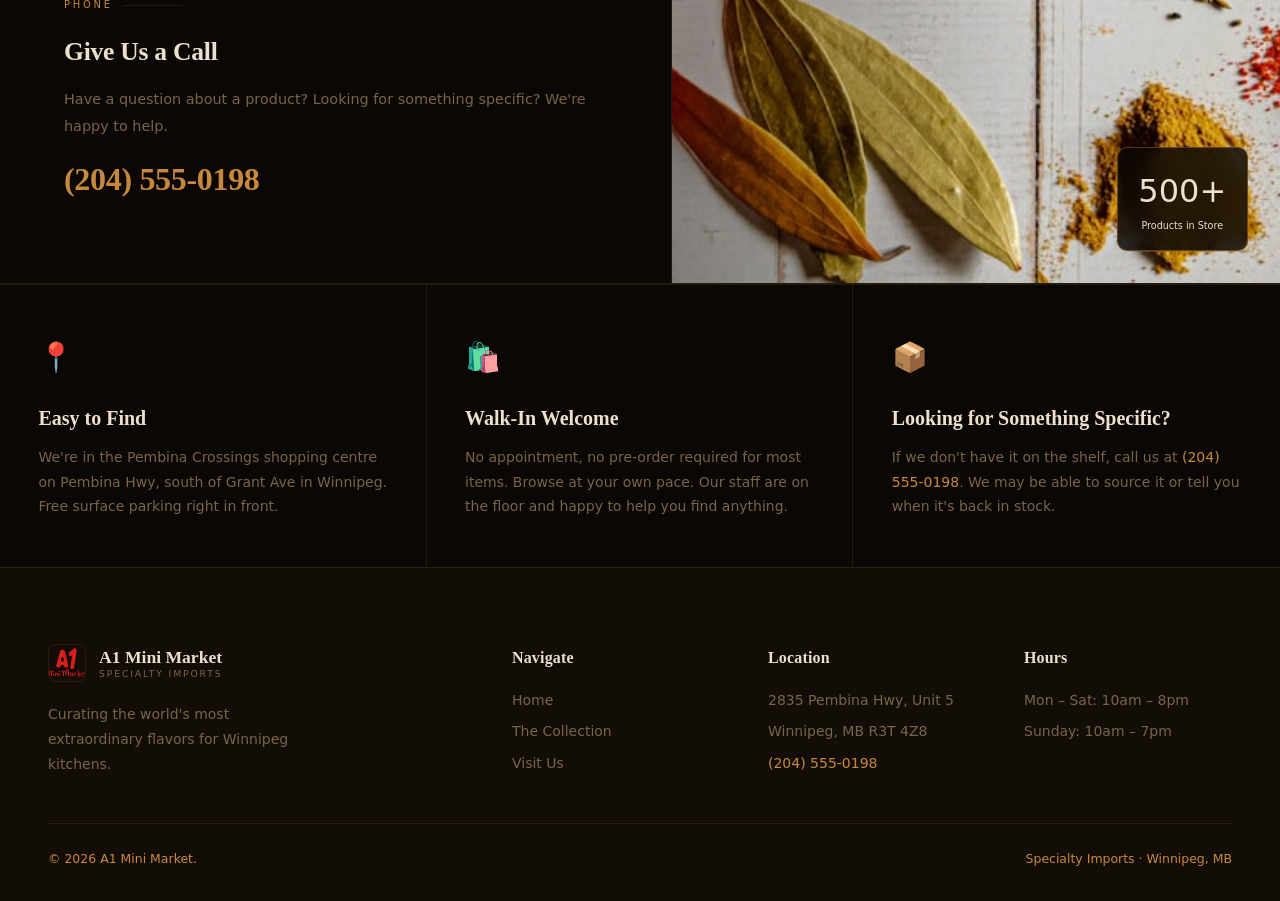
==== commit 83ff7329: "feat: implement light/dark mode theme switching with CSS variables and local storage persistence" ====
--- a/contact.html
+++ b/contact.html
@@ -28,9 +28,9 @@
         inset: 0;
         background: linear-gradient(
           to bottom,
-          rgba(10, 7, 4, 0.25) 0%,
-          rgba(10, 7, 4, 0.55) 50%,
-          rgba(10, 7, 4, 0.93) 100%
+          rgba(var(--bg-rgb), 0.25) 0%,
+          rgba(var(--bg-rgb), 0.55) 50%,
+          rgba(var(--bg-rgb), 0.93) 100%
         );
         display: flex;
         align-items: flex-end;
@@ -90,7 +90,7 @@
         inset: 0;
         background: linear-gradient(
           to right,
-          rgba(10, 7, 4, 0.35) 0%,
+          rgba(var(--bg-rgb), 0.35) 0%,
           transparent 60%
         );
       }
@@ -98,7 +98,7 @@
         position: absolute;
         bottom: 2rem;
         right: 2rem;
-        background: rgba(10, 7, 4, 0.82);
+        background: rgba(var(--bg-rgb), 0.82);
         backdrop-filter: blur(12px);
         border: 1px solid var(--border-h);
         border-radius: 10px;
@@ -323,9 +323,13 @@
         }
       }
     </style>
+    <script>
+      if (localStorage.getItem('theme') === 'light') {
+        document.documentElement.setAttribute('data-theme', 'light');
+      }
+    </script>
   </head>
   <body>
-    <!-- ======================== NAV ======================== -->
     <nav class="nav" role="navigation" aria-label="Main navigation">
       <div class="nav-inner">
         <a href="index.html" class="logo" aria-label="A1 Mini Market — Home">
@@ -343,6 +347,9 @@
           <li><a href="contact.html" class="active">Visit Us</a></li>
         </ul>
         <div class="nav-actions">
+          <button class="icon-btn theme-toggle" id="theme-btn" aria-label="Toggle light/dark mode">
+            &#9728;&#65039;
+          </button>
           <button
             class="icon-btn hamburger"
             id="menu-btn"
@@ -366,7 +373,6 @@
       <a href="contact.html" class="active">Visit Us</a>
     </div>
 
-    <!-- ======================== HERO ======================== -->
     <div class="visit-hero">
       <img
         src="images/showcase-market.jpg"
@@ -379,7 +385,6 @@
       </div>
     </div>
 
-    <!-- ======================== MAIN BODY ======================== -->
     <div class="visit-body">
       <!-- Info column -->
       <div class="visit-info reveal">
@@ -409,31 +414,45 @@
           <div class="hours-grid" role="table" aria-label="Store hours">
             <div class="hours-row" role="row">
               <span class="hours-day" role="cell">Monday</span>
-              <span class="hours-time" role="cell">10:00 am &#8211; 8:00 pm</span>
+              <span class="hours-time" role="cell"
+                >10:00 am &#8211; 8:00 pm</span
+              >
             </div>
             <div class="hours-row" role="row">
               <span class="hours-day" role="cell">Tuesday</span>
-              <span class="hours-time" role="cell">10:00 am &#8211; 8:00 pm</span>
+              <span class="hours-time" role="cell"
+                >10:00 am &#8211; 8:00 pm</span
+              >
             </div>
             <div class="hours-row" role="row">
               <span class="hours-day" role="cell">Wednesday</span>
-              <span class="hours-time" role="cell">10:00 am &#8211; 8:00 pm</span>
+              <span class="hours-time" role="cell"
+                >10:00 am &#8211; 8:00 pm</span
+              >
             </div>
             <div class="hours-row" role="row">
               <span class="hours-day" role="cell">Thursday</span>
-              <span class="hours-time" role="cell">10:00 am &#8211; 8:00 pm</span>
+              <span class="hours-time" role="cell"
+                >10:00 am &#8211; 8:00 pm</span
+              >
             </div>
             <div class="hours-row" role="row">
               <span class="hours-day" role="cell">Friday</span>
-              <span class="hours-time" role="cell">10:00 am &#8211; 8:00 pm</span>
+              <span class="hours-time" role="cell"
+                >10:00 am &#8211; 8:00 pm</span
+              >
             </div>
             <div class="hours-row" role="row">
               <span class="hours-day" role="cell">Saturday</span>
-              <span class="hours-time" role="cell">10:00 am &#8211; 8:00 pm</span>
+              <span class="hours-time" role="cell"
+                >10:00 am &#8211; 8:00 pm</span
+              >
             </div>
             <div class="hours-row" role="row">
               <span class="hours-day" role="cell">Sunday</span>
-              <span class="hours-time" role="cell">10:00 am &#8211; 7:00 pm</span>
+              <span class="hours-time" role="cell"
+                >10:00 am &#8211; 7:00 pm</span
+              >
             </div>
           </div>
         </div>
@@ -466,7 +485,6 @@
       </div>
     </div>
 
-    <!-- ======================== BOTTOM CARDS ======================== -->
     <div class="bottom-cards">
       <div class="bcard reveal">
         <span class="bcard-icon" aria-hidden="true">&#128205;</span>
@@ -498,7 +516,6 @@
       </div>
     </div>
 
-    <!-- ======================== FOOTER ======================== -->
     <footer>
       <div class="footer-grid">
         <div class="footer-brand">
--- a/styles/main.css
+++ b/styles/main.css
@@ -1,4 +1,5 @@
 :root {
+  --bg-rgb: 10, 7, 4;
   --bg: #0a0704;
   --bg2: #130d08;
   --bg3: #1c140c;
@@ -19,6 +20,23 @@
   --ease: cubic-bezier(0.16, 1, 0.3, 1);
   --ease-in: cubic-bezier(0.4, 0, 1, 1);
 }
+
+[data-theme="light"] {
+  --bg-rgb: 253, 251, 247;
+  --bg: #fdfbf7;
+  --bg2: #f4efe6;
+  --bg3: #eae1d1;
+  --surface: #ffffff;
+  --surface2: #f8f6f0;
+  --border: rgba(200, 136, 60, 0.3);
+  --border-h: rgba(200, 136, 60, 0.6);
+  --gold: #b26c1f;
+  --gold-lt: #c8883c;
+  --gold-glow: rgba(178, 108, 31, 0.22);
+  --text: #2a2218;
+  --text-dim: #5c4e3a;
+  --text-muted: #8c7a61;
+}
 *,
 *::before,
 *::after {
@@ -74,7 +92,7 @@
   display: flex;
   align-items: center;
   padding: 0 clamp(1.25rem, 4vw, 3rem);
-  background: rgba(10, 7, 4, 0.82);
+  background: rgba(var(--bg-rgb), 0.82);
   backdrop-filter: blur(20px) saturate(1.6);
   border-bottom: 1px solid var(--border);
   transition: background 0.3s;
@@ -196,7 +214,7 @@
   position: fixed;
   inset: 0;
   z-index: 150;
-  background: rgba(10, 7, 4, 0.97);
+  background: rgba(var(--bg-rgb), 0.97);
   flex-direction: column;
   align-items: center;
   justify-content: center;
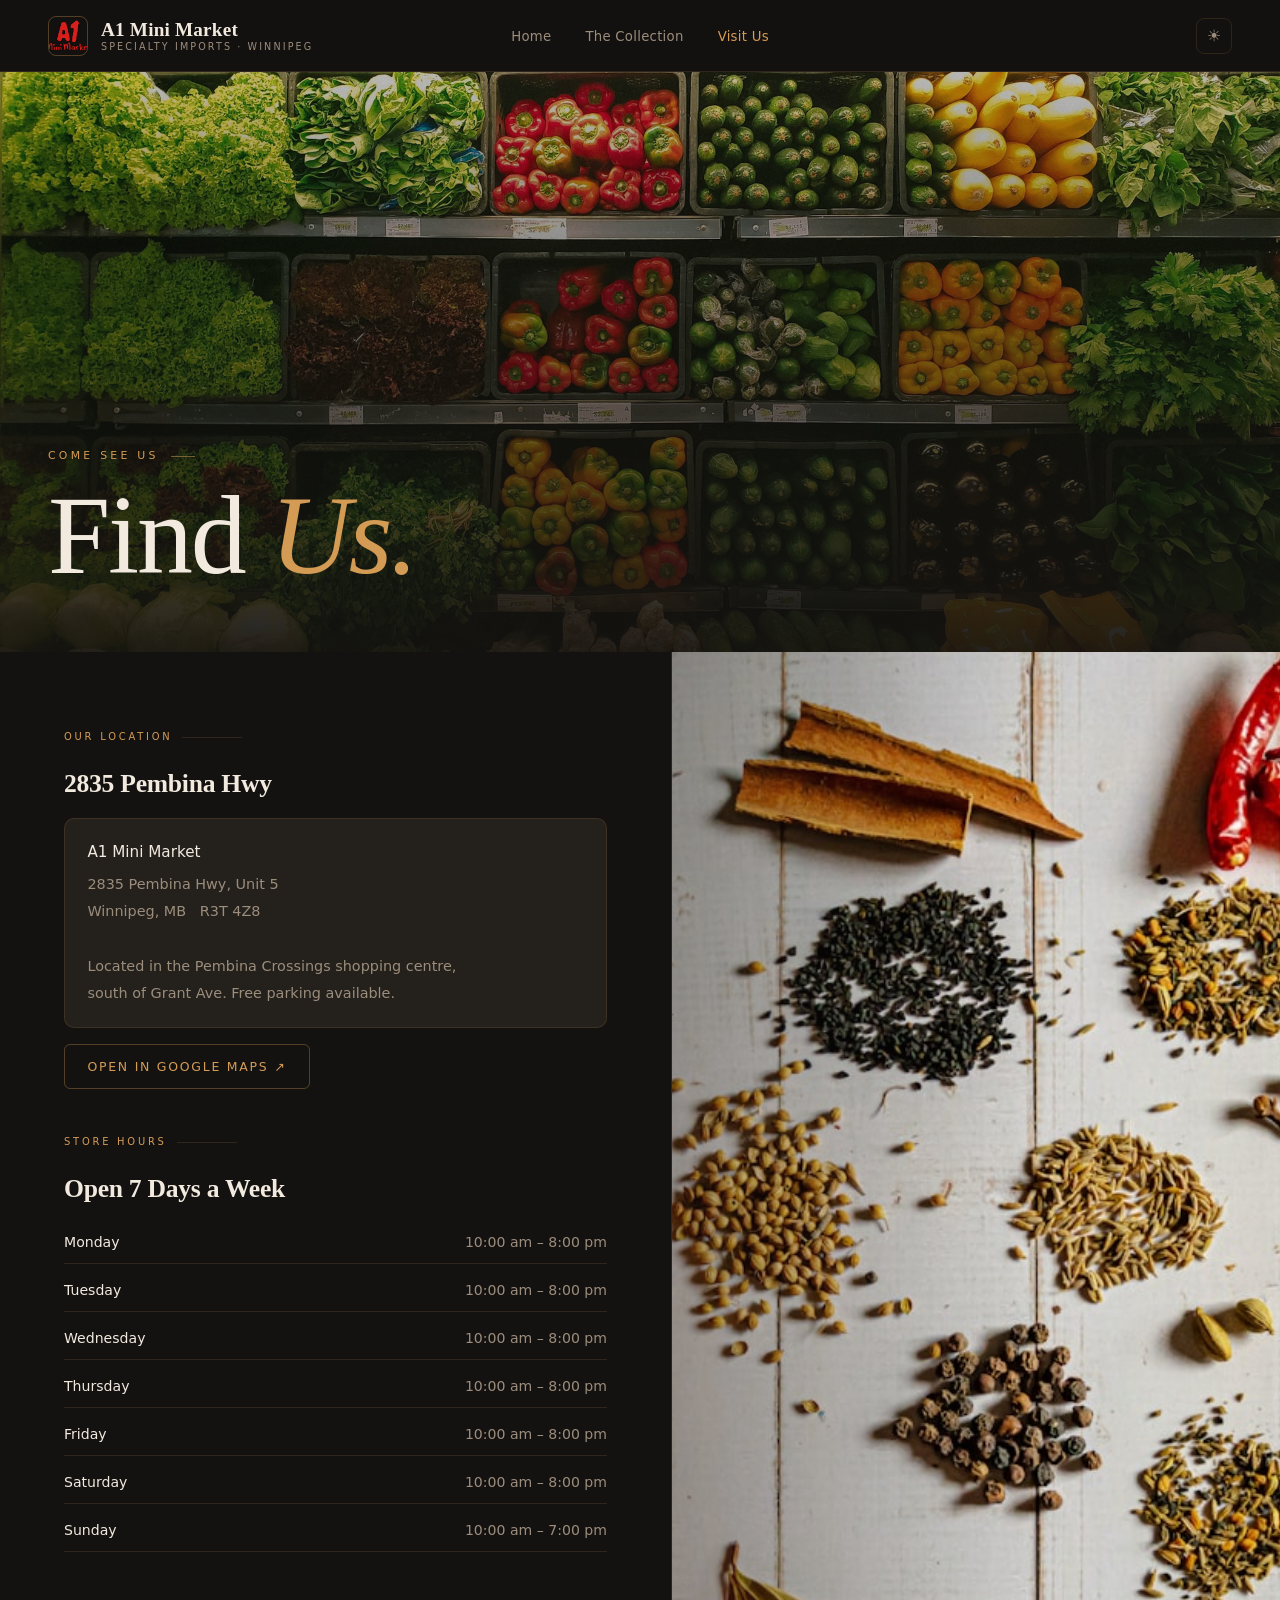
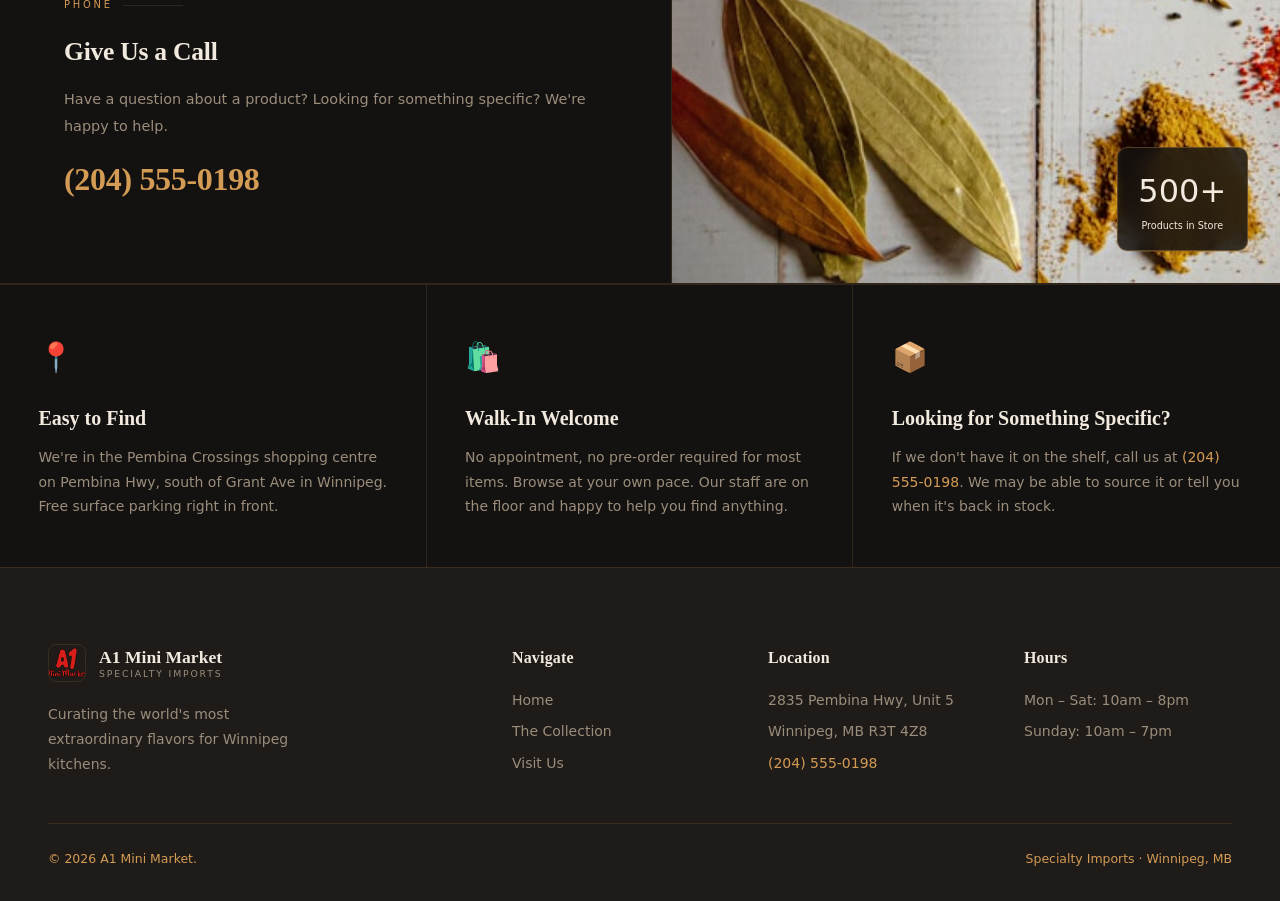
==== commit 573ec6f0: "refactor: improve semantic HTML structure by updating tags and adding accessibility labels across pa" ====
--- a/contact.html
+++ b/contact.html
@@ -330,6 +330,7 @@
     </script>
   </head>
   <body>
+    <header>
     <nav class="nav" role="navigation" aria-label="Main navigation">
       <div class="nav-inner">
         <a href="index.html" class="logo" aria-label="A1 Mini Market — Home">
@@ -372,33 +373,36 @@
       <a href="departments.html">The Collection</a>
       <a href="contact.html" class="active">Visit Us</a>
     </div>
-
-    <div class="visit-hero">
+    </header>
+
+    <main>
+
+    <section class="visit-hero" aria-labelledby="visit-hero-title">
       <img
         src="images/showcase-market.jpg"
         alt="Inside A1 Mini Market &#8212; Asian specialty aisle" />
       <div class="visit-hero-overlay">
         <div class="visit-hero-text">
           <div class="eyebrow left">Come See Us</div>
-          <h1>Find <em>Us.</em></h1>
-        </div>
-      </div>
-    </div>
-
-    <div class="visit-body">
+          <h1 id="visit-hero-title">Find <em>Us.</em></h1>
+        </div>
+      </div>
+    </section>
+
+    <section class="visit-body">
       <!-- Info column -->
       <div class="visit-info reveal">
         <div class="info-section">
           <div class="info-section-label">Our Location</div>
           <h2>2835 Pembina Hwy</h2>
-          <div class="address-block">
+          <address class="address-block">
             <strong>A1 Mini Market</strong>
             2835 Pembina Hwy, Unit 5<br />
             Winnipeg, MB &nbsp; R3T 4Z8<br />
             <br />
             Located in the Pembina Crossings shopping centre,<br />south of
             Grant Ave. Free parking available.
-          </div>
+          </address>
           <a
             class="map-link-btn"
             href="https://maps.google.com/?q=2835+Pembina+Hwy+Unit+5+Winnipeg+MB"
@@ -483,9 +487,9 @@
           <div class="stat-label">Products in Store</div>
         </div>
       </div>
-    </div>
-
-    <div class="bottom-cards">
+    </section>
+
+    <section class="bottom-cards" aria-label="Additional information">
       <div class="bcard reveal">
         <span class="bcard-icon" aria-hidden="true">&#128205;</span>
         <h3>Easy to Find</h3>
@@ -514,7 +518,8 @@
           it or tell you when it's back in stock.
         </p>
       </div>
-    </div>
+    </section>
+    </main>
 
     <footer>
       <div class="footer-grid">
@@ -532,25 +537,27 @@
             kitchens.
           </p>
         </div>
-        <div class="footer-col">
+        <nav class="footer-col" aria-label="Footer navigation">
           <h4>Navigate</h4>
           <ul>
             <li><a href="index.html">Home</a></li>
             <li><a href="departments.html">The Collection</a></li>
             <li><a href="contact.html">Visit Us</a></li>
           </ul>
-        </div>
+        </nav>
         <div class="footer-col">
           <h4>Location</h4>
-          <ul>
-            <li>2835 Pembina Hwy, Unit 5</li>
-            <li>Winnipeg, MB R3T 4Z8</li>
-            <li>
-              <a href="tel:2045550198" style="color: var(--gold)"
-                >(204) 555-0198</a
-              >
-            </li>
-          </ul>
+          <address>
+            <ul>
+              <li>2835 Pembina Hwy, Unit 5</li>
+              <li>Winnipeg, MB R3T 4Z8</li>
+              <li>
+                <a href="tel:2045550198" style="color: var(--gold)"
+                  >(204) 555-0198</a
+                >
+              </li>
+            </ul>
+          </address>
         </div>
         <div class="footer-col">
           <h4>Hours</h4>
--- a/styles/main.css
+++ b/styles/main.css
@@ -1,19 +1,22 @@
 :root {
-  --bg-rgb: 10, 7, 4;
-  --bg: #0a0704;
-  --bg2: #130d08;
-  --bg3: #1c140c;
-  --surface: #221710;
-  --surface2: #2e1f14;
-  --border: rgba(194, 138, 60, 0.14);
-  --border-h: rgba(194, 138, 60, 0.4);
-  --gold: #c8883c;
-  --gold-lt: #dfaa5a;
-  --gold-glow: rgba(200, 136, 60, 0.22);
-  --text: #ede0cc;
-  --text-dim: #7a6448;
-  --text-muted: #4a3c2c;
-  --red: #b03020;
+  /* Rich, warm dark mode (reduces OLED glare/haloing) */
+  --bg-rgb: 20, 18, 16;
+  --bg: #141210;
+  --bg2: #1e1b18;
+  --bg3: #2a2521;
+  --surface: #24201c;
+  --surface2: #322d28;
+  --border: rgba(200, 150, 80, 0.15);
+  --border-h: rgba(200, 150, 80, 0.35);
+  --gold: #d49b55;
+  --gold-text: #141210;
+  --gold-lt: #eabb78;
+  --gold-glow: rgba(212, 155, 85, 0.2);
+  --text: #f2eadf;
+  --text-dim: #9b8d7c;
+  --text-muted: #685c50;
+  --red: #c94c3c;
+  /* Nav height and fonts stay same */
   --nav-h: 72px;
   --ff-d: "Cormorant Garamond", "Georgia", serif;
   --ff-b: "DM Sans", system-ui, sans-serif;
@@ -22,20 +25,22 @@
 }
 
 [data-theme="light"] {
-  --bg-rgb: 253, 251, 247;
-  --bg: #fdfbf7;
-  --bg2: #f4efe6;
-  --bg3: #eae1d1;
-  --surface: #ffffff;
-  --surface2: #f8f6f0;
-  --border: rgba(200, 136, 60, 0.3);
-  --border-h: rgba(200, 136, 60, 0.6);
-  --gold: #b26c1f;
-  --gold-lt: #c8883c;
-  --gold-glow: rgba(178, 108, 31, 0.22);
-  --text: #2a2218;
-  --text-dim: #5c4e3a;
-  --text-muted: #8c7a61;
+  /* Sophisticated, muted light mode (parchment/oatmeal to reduce brightness) */
+  --bg-rgb: 245, 242, 235;
+  --bg: #f5f2eb;
+  --bg2: #ebe6dc;
+  --bg3: #e1dbcf;
+  --surface: #fcfaf7;
+  --surface2: #f0ebd9;
+  --border: rgba(145, 108, 60, 0.22);
+  --border-h: rgba(145, 108, 60, 0.45);
+  --gold: #9b621e;
+  --gold-text: #f5f2eb;
+  --gold-lt: #b87b2e;
+  --gold-glow: rgba(155, 98, 30, 0.12);
+  --text: #3a3126;
+  --text-dim: #6b5e4c;
+  --text-muted: #938673;
 }
 *,
 *::before,
@@ -69,6 +74,9 @@
 button {
   cursor: pointer;
   font-family: var(--ff-b);
+}
+address {
+  font-style: normal;
 }
 
 /* Grain texture */
